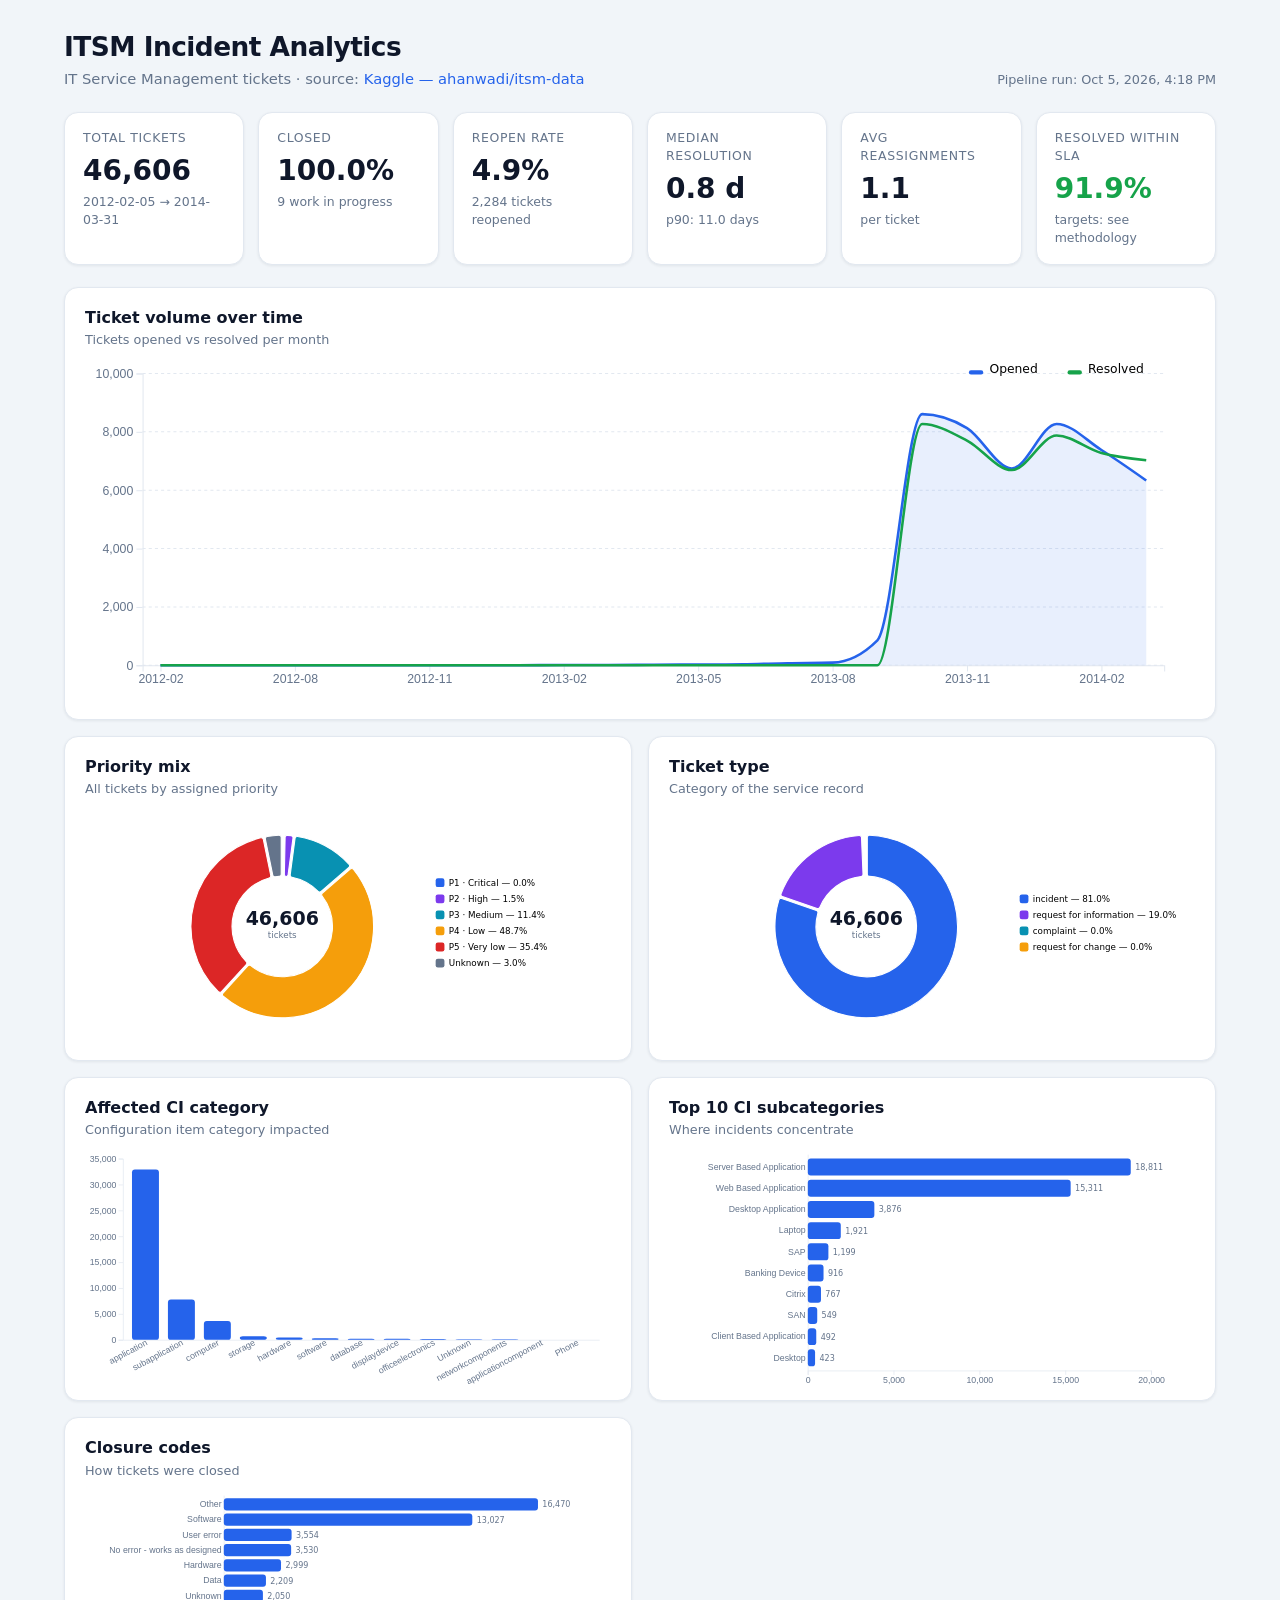
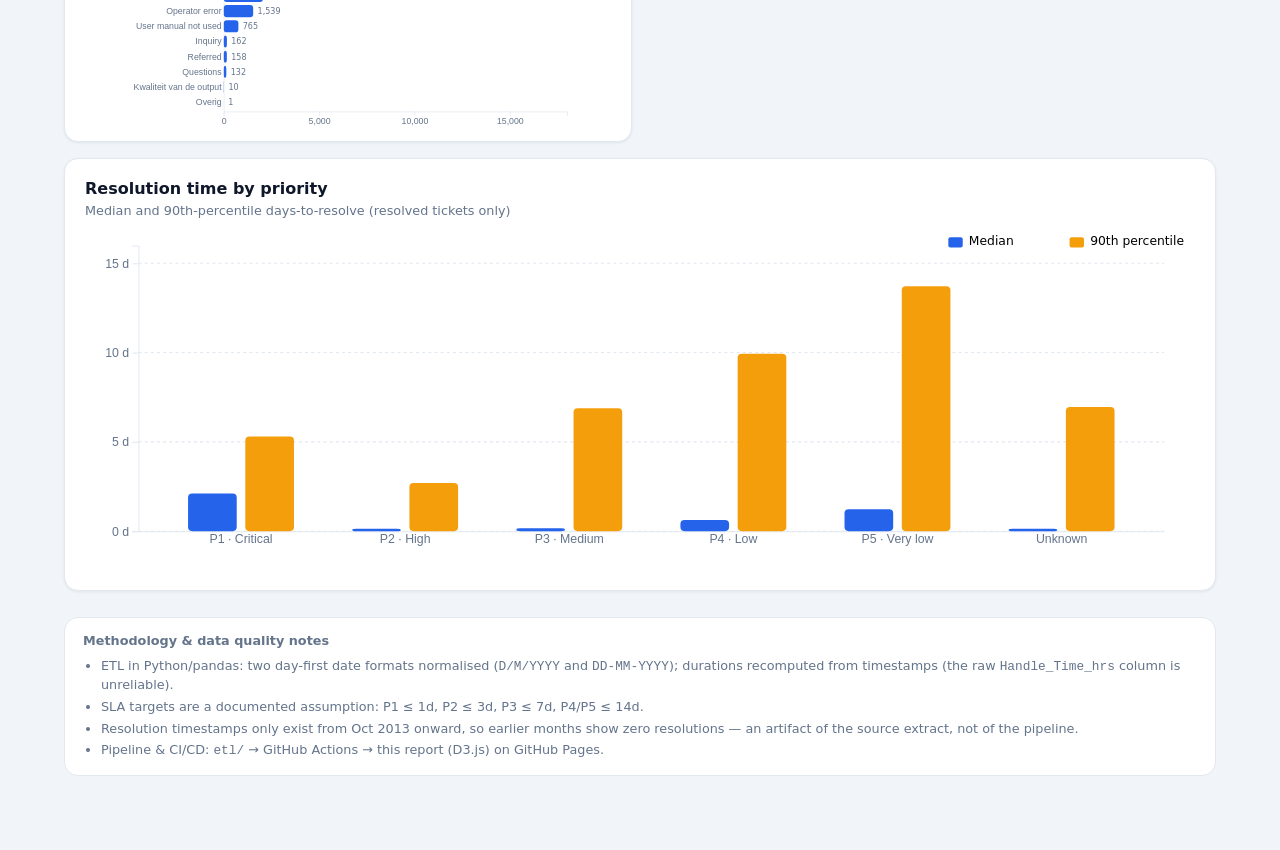
==== report/index.html @ adb9130b "Add ITSM BI stack: pandas ETL, D3.js report, CI/CD deploy to Pages - etl/: extract (Kaggle-aware) ->" ====
<!DOCTYPE html>
<html lang="en">
<head>
<meta charset="UTF-8">
<meta name="viewport" content="width=device-width, initial-scale=1.0">
<title>ITSM Incident Analytics — BI Report</title>
<link rel="stylesheet" href="style.css">
</head>
<body>
<div class="wrap">

  <header class="report-header">
    <div>
      <h1>ITSM Incident Analytics</h1>
      <p class="subtitle">
        IT Service Management tickets · source:
        <a href="https://www.kaggle.com/datasets/ahanwadi/itsm-data" target="_blank" rel="noopener">Kaggle — ahanwadi/itsm-data</a>
      </p>
    </div>
    <span id="generated-at"></span>
  </header>

  <div id="loading">Loading data…</div>
  <div id="error-banner"></div>

  <!-- KPI strip -->
  <section class="kpis" id="kpis"></section>

  <!-- Charts -->
  <section class="grid">
    <div class="card span-12">
      <h3>Ticket volume over time</h3>
      <p class="description">Tickets opened vs resolved per month</p>
      <div id="chart-monthly"></div>
    </div>

    <div class="card">
      <h3>Priority mix</h3>
      <p class="description">All tickets by assigned priority</p>
      <div id="chart-priority"></div>
    </div>

    <div class="card">
      <h3>Ticket type</h3>
      <p class="description">Category of the service record</p>
      <div id="chart-category"></div>
    </div>

    <div class="card">
      <h3>Affected CI category</h3>
      <p class="description">Configuration item category impacted</p>
      <div id="chart-ci-cat"></div>
    </div>

    <div class="card">
      <h3>Top 10 CI subcategories</h3>
      <p class="description">Where incidents concentrate</p>
      <div id="chart-ci-subcat"></div>
    </div>

    <div class="card">
      <h3>Closure codes</h3>
      <p class="description">How tickets were closed</p>
      <div id="chart-closure"></div>
    </div>

    <div class="card span-12">
      <h3>Resolution time by priority</h3>
      <p class="description">Median and 90th-percentile days-to-resolve (resolved tickets only)</p>
      <div id="chart-resolution"></div>
    </div>
  </section>

  <footer class="notes">
    <strong>Methodology & data quality notes</strong>
    <ul>
      <li>ETL in Python/pandas: two day-first date formats normalised (<code>D/M/YYYY</code> and <code>DD-MM-YYYY</code>); durations recomputed from timestamps (the raw <code>Handle_Time_hrs</code> column is unreliable).</li>
      <li>SLA targets are a documented assumption: P1 ≤ 1d, P2 ≤ 3d, P3 ≤ 7d, P4/P5 ≤ 14d.</li>
      <li>Resolution timestamps only exist from Oct 2013 onward, so earlier months show zero resolutions — an artifact of the source extract, not of the pipeline.</li>
      <li>Pipeline & CI/CD: <code>etl/</code> → GitHub Actions → this report (D3.js) on GitHub Pages.</li>
    </ul>
  </footer>

</div>

<div class="tooltip" id="tooltip"></div>

<script src="vendor/d3.v7.min.js"></script>
<script src="charts.js"></script>
</body>
</html>
---- report/style.css ----
/* ===== ITSM BI report ===== */
:root {
  --bg: #f1f5f9;
  --card: #ffffff;
  --border: #e2e8f0;
  --text: #0f172a;
  --muted: #64748b;
  --accent: #2563eb;
  --accent-soft: #dbeafe;
  --good: #16a34a;
  --warn: #d97706;
  --bad: #dc2626;
  --radius: 14px;
  --shadow: 0 1px 3px rgba(15, 23, 42, .07);
}

* { margin: 0; padding: 0; box-sizing: border-box; }

body {
  font-family: system-ui, -apple-system, "Segoe UI", Roboto, Helvetica, Arial, sans-serif;
  background: var(--bg);
  color: var(--text);
  line-height: 1.45;
}

.wrap { max-width: 1200px; margin: 0 auto; padding: 28px 24px 60px; }

/* ===== Header ===== */
header.report-header {
  display: flex; flex-wrap: wrap; gap: 12px;
  align-items: flex-end; justify-content: space-between;
  margin-bottom: 22px;
}
header.report-header h1 { font-size: 1.65rem; letter-spacing: -0.02em; }
header.report-header .subtitle { color: var(--muted); font-size: .92rem; margin-top: 2px; }
header.report-header .subtitle a { color: var(--accent); text-decoration: none; }
header.report-header .subtitle a:hover { text-decoration: underline; }
#generated-at { font-size: .8rem; color: var(--muted); }

/* ===== KPI strip ===== */
.kpis {
  display: grid;
  grid-template-columns: repeat(auto-fit, minmax(170px, 1fr));
  gap: 14px;
  margin-bottom: 22px;
}
.kpi {
  background: var(--card);
  border: 1px solid var(--border);
  border-radius: var(--radius);
  box-shadow: var(--shadow);
  padding: 16px 18px;
}
.kpi .label { font-size: .78rem; text-transform: uppercase; letter-spacing: .05em; color: var(--muted); }
.kpi .value { font-size: 1.75rem; font-weight: 700; margin-top: 4px; font-variant-numeric: tabular-nums; }
.kpi .note { font-size: .78rem; color: var(--muted); margin-top: 2px; }
.kpi .value.good { color: var(--good); }
.kpi .value.warn { color: var(--warn); }

/* ===== Chart grid ===== */
.grid {
  display: grid;
  grid-template-columns: repeat(12, 1fr);
  gap: 16px;
}
.card {
  background: var(--card);
  border: 1px solid var(--border);
  border-radius: var(--radius);
  box-shadow: var(--shadow);
  padding: 18px 20px 12px;
  grid-column: span 6;
}
.card.span-12 { grid-column: span 12; }
.card h3 { font-size: 1rem; font-weight: 600; }
.card .description { font-size: .8rem; color: var(--muted); margin: 2px 0 8px; }
.card svg { width: 100%; height: auto; display: block; }

@media (max-width: 820px) {
  .card { grid-column: span 12; }
}

/* ===== D3 shared ===== */
.axis { font-size: 12px; color: var(--muted); }
.axis line, .axis path { stroke: var(--border); }
.grid-lines line { stroke: var(--border); stroke-dasharray: 3 3; }
.tooltip {
  position: absolute;
  pointer-events: none;
  background: rgba(15, 23, 42, .92);
  color: #f8fafc;
  font-size: .8rem;
  padding: 8px 11px;
  border-radius: 8px;
  opacity: 0;
  transition: opacity .12s;
  white-space: nowrap;
  z-index: 30;
}
.legend { font-size: 12px; color: var(--muted); }
.legend circle, .legend rect { margin-right: 6px; }

/* ===== Footer / methodology ===== */
footer.notes {
  margin-top: 26px;
  font-size: .8rem;
  color: var(--muted);
  background: var(--card);
  border: 1px solid var(--border);
  border-radius: var(--radius);
  padding: 14px 18px;
}
footer.notes ul { margin: 6px 0 0 18px; display: grid; gap: 3px; }
footer.notes a { color: var(--accent); }

#loading, #error-banner {
  padding: 14px 18px;
  border-radius: var(--radius);
  margin-bottom: 20px;
  font-size: .9rem;
}
#loading { background: var(--accent-soft); color: var(--accent); }
#error-banner { display: none; background: #fee2e2; color: var(--bad); border: 1px solid #fecaca; }
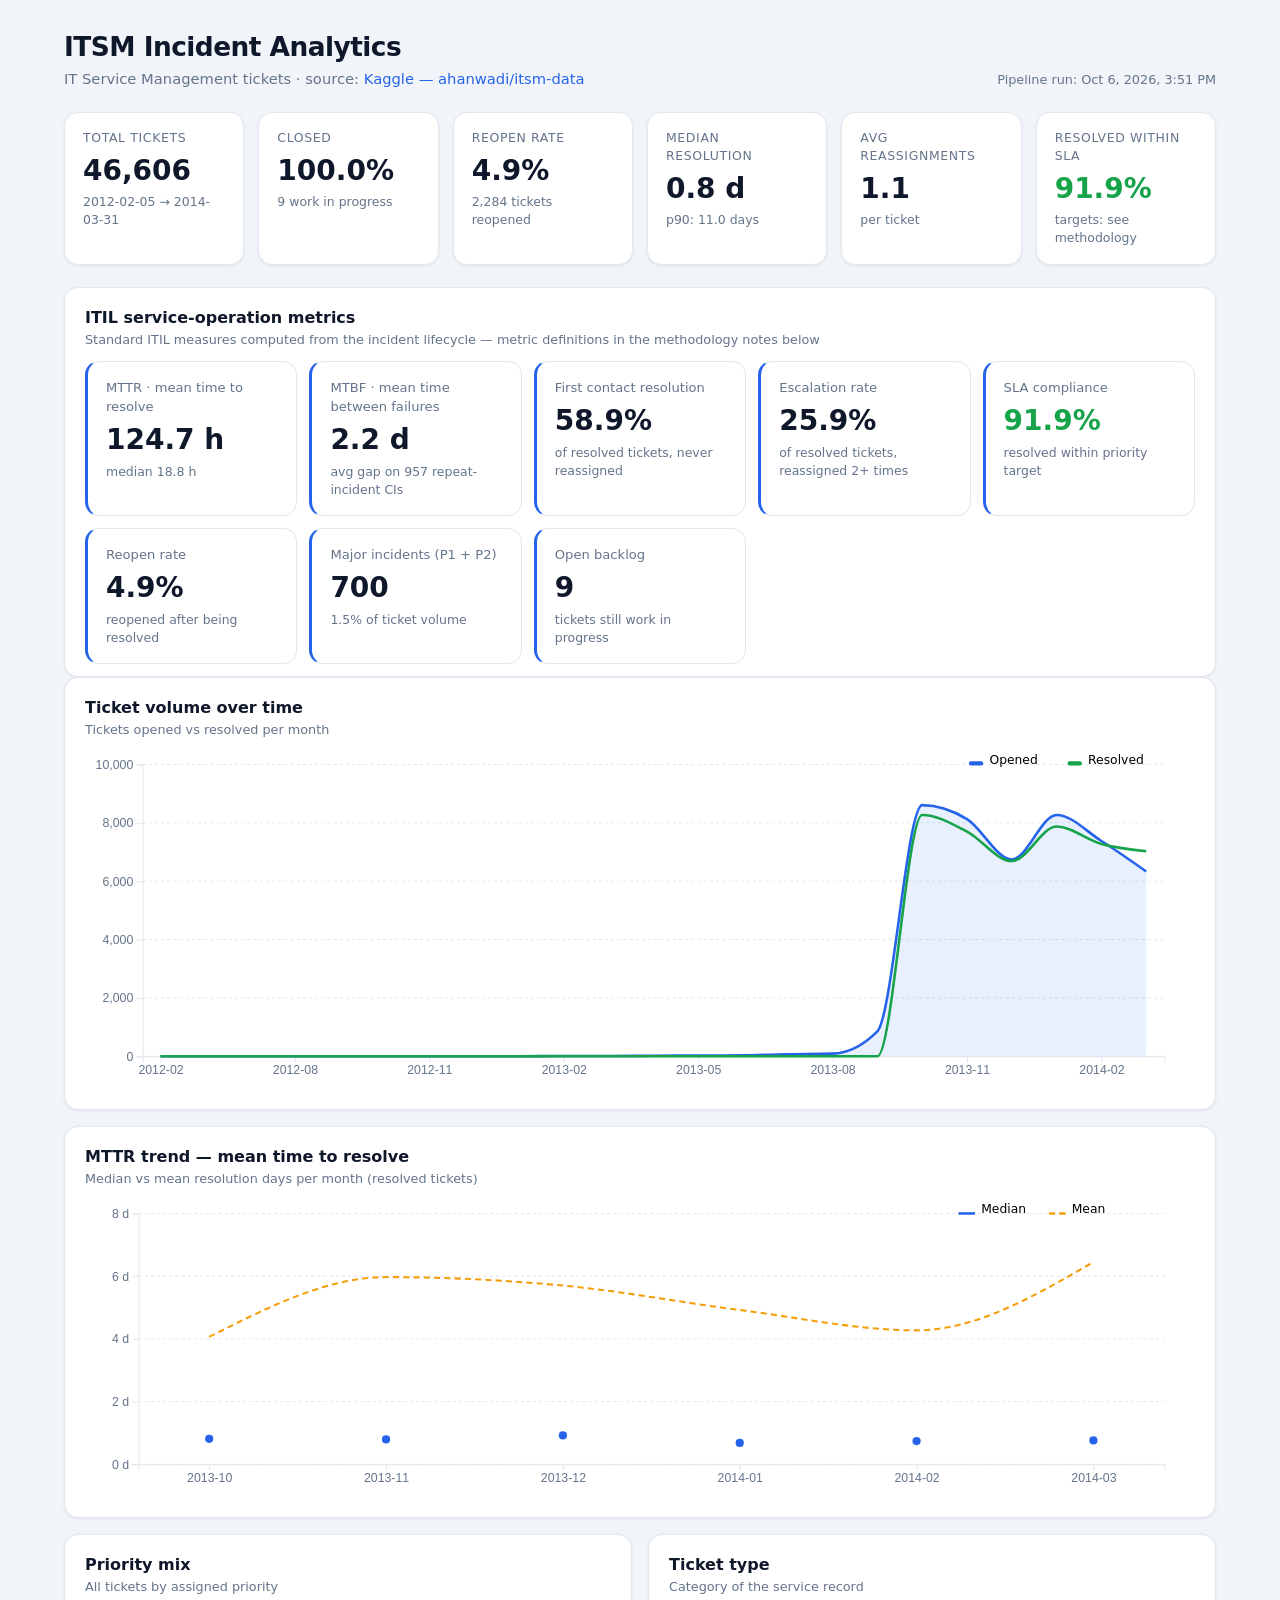
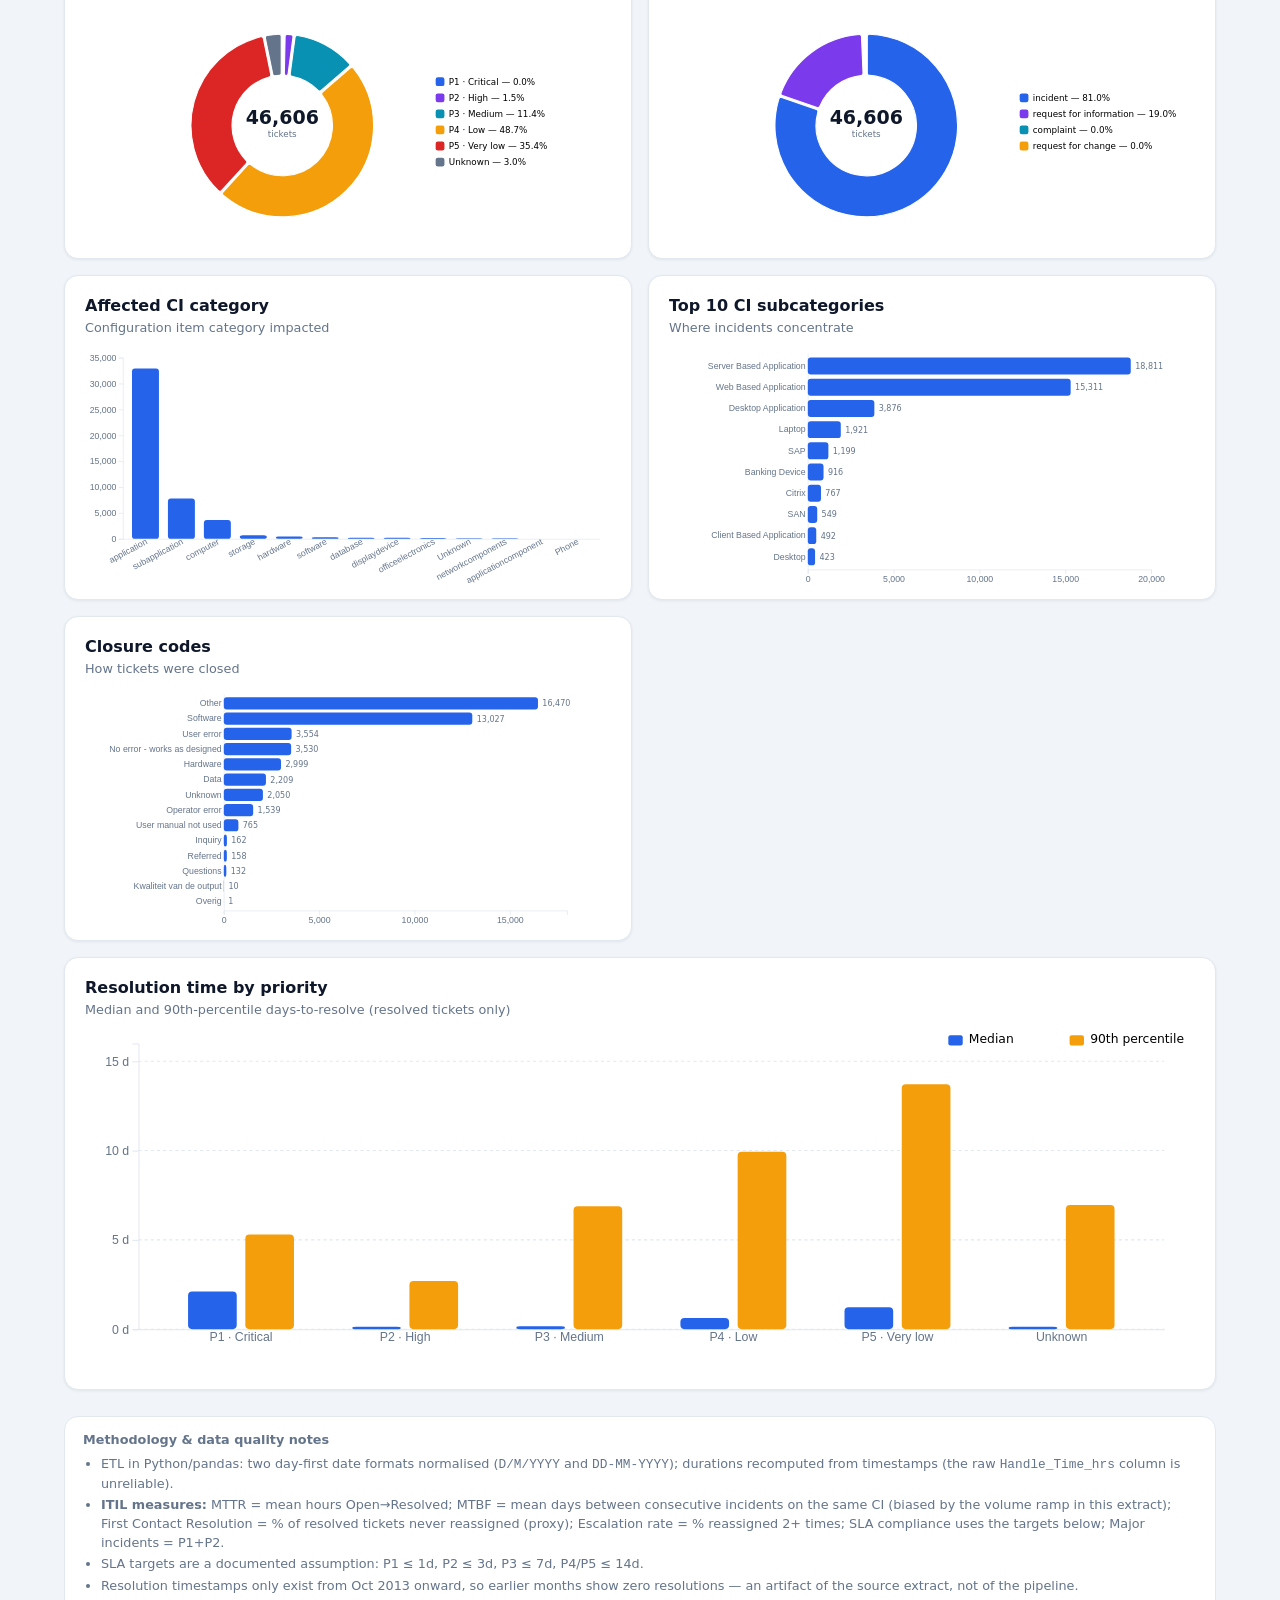
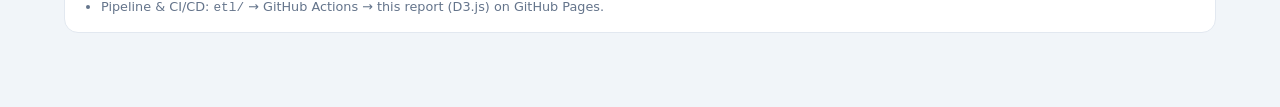
==== commit e394db9e: "Add ITIL service-operation metrics to ETL and report - ETL: MTTR, MTBF, FCR proxy, escalation rate, " ====
--- a/report/index.html
+++ b/report/index.html
@@ -26,12 +26,25 @@
   <!-- KPI strip -->
   <section class="kpis" id="kpis"></section>
 
+  <!-- ITIL service-operation metrics -->
+  <section class="card span-12">
+    <h3>ITIL service-operation metrics</h3>
+    <p class="description">Standard ITIL measures computed from the incident lifecycle — metric definitions in the methodology notes below</p>
+    <div class="itil-grid" id="itil-cards"></div>
+  </section>
+
   <!-- Charts -->
   <section class="grid">
     <div class="card span-12">
       <h3>Ticket volume over time</h3>
       <p class="description">Tickets opened vs resolved per month</p>
       <div id="chart-monthly"></div>
+    </div>
+
+    <div class="card span-12">
+      <h3>MTTR trend — mean time to resolve</h3>
+      <p class="description">Median vs mean resolution days per month (resolved tickets)</p>
+      <div id="chart-mttr-trend"></div>
     </div>
 
     <div class="card">
@@ -75,6 +88,7 @@
     <strong>Methodology & data quality notes</strong>
     <ul>
       <li>ETL in Python/pandas: two day-first date formats normalised (<code>D/M/YYYY</code> and <code>DD-MM-YYYY</code>); durations recomputed from timestamps (the raw <code>Handle_Time_hrs</code> column is unreliable).</li>
+      <li><strong>ITIL measures:</strong> MTTR = mean hours Open→Resolved; MTBF = mean days between consecutive incidents on the same CI (biased by the volume ramp in this extract); First Contact Resolution = % of resolved tickets never reassigned (proxy); Escalation rate = % reassigned 2+ times; SLA compliance uses the targets below; Major incidents = P1+P2.</li>
       <li>SLA targets are a documented assumption: P1 ≤ 1d, P2 ≤ 3d, P3 ≤ 7d, P4/P5 ≤ 14d.</li>
       <li>Resolution timestamps only exist from Oct 2013 onward, so earlier months show zero resolutions — an artifact of the source extract, not of the pipeline.</li>
       <li>Pipeline & CI/CD: <code>etl/</code> → GitHub Actions → this report (D3.js) on GitHub Pages.</li>
--- a/report/style.css
+++ b/report/style.css
@@ -56,6 +56,16 @@
 .kpi .note { font-size: .78rem; color: var(--muted); margin-top: 2px; }
 .kpi .value.good { color: var(--good); }
 .kpi .value.warn { color: var(--warn); }
+
+/* ===== ITIL metric cards ===== */
+.itil-grid {
+  display: grid;
+  grid-template-columns: repeat(auto-fit, minmax(200px, 1fr));
+  gap: 12px;
+  margin-top: 12px;
+}
+.itil-grid .kpi { border-left: 3px solid var(--accent); box-shadow: none; }
+.itil-grid .kpi .label { text-transform: none; letter-spacing: 0; font-size: .82rem; }
 
 /* ===== Chart grid ===== */
 .grid {
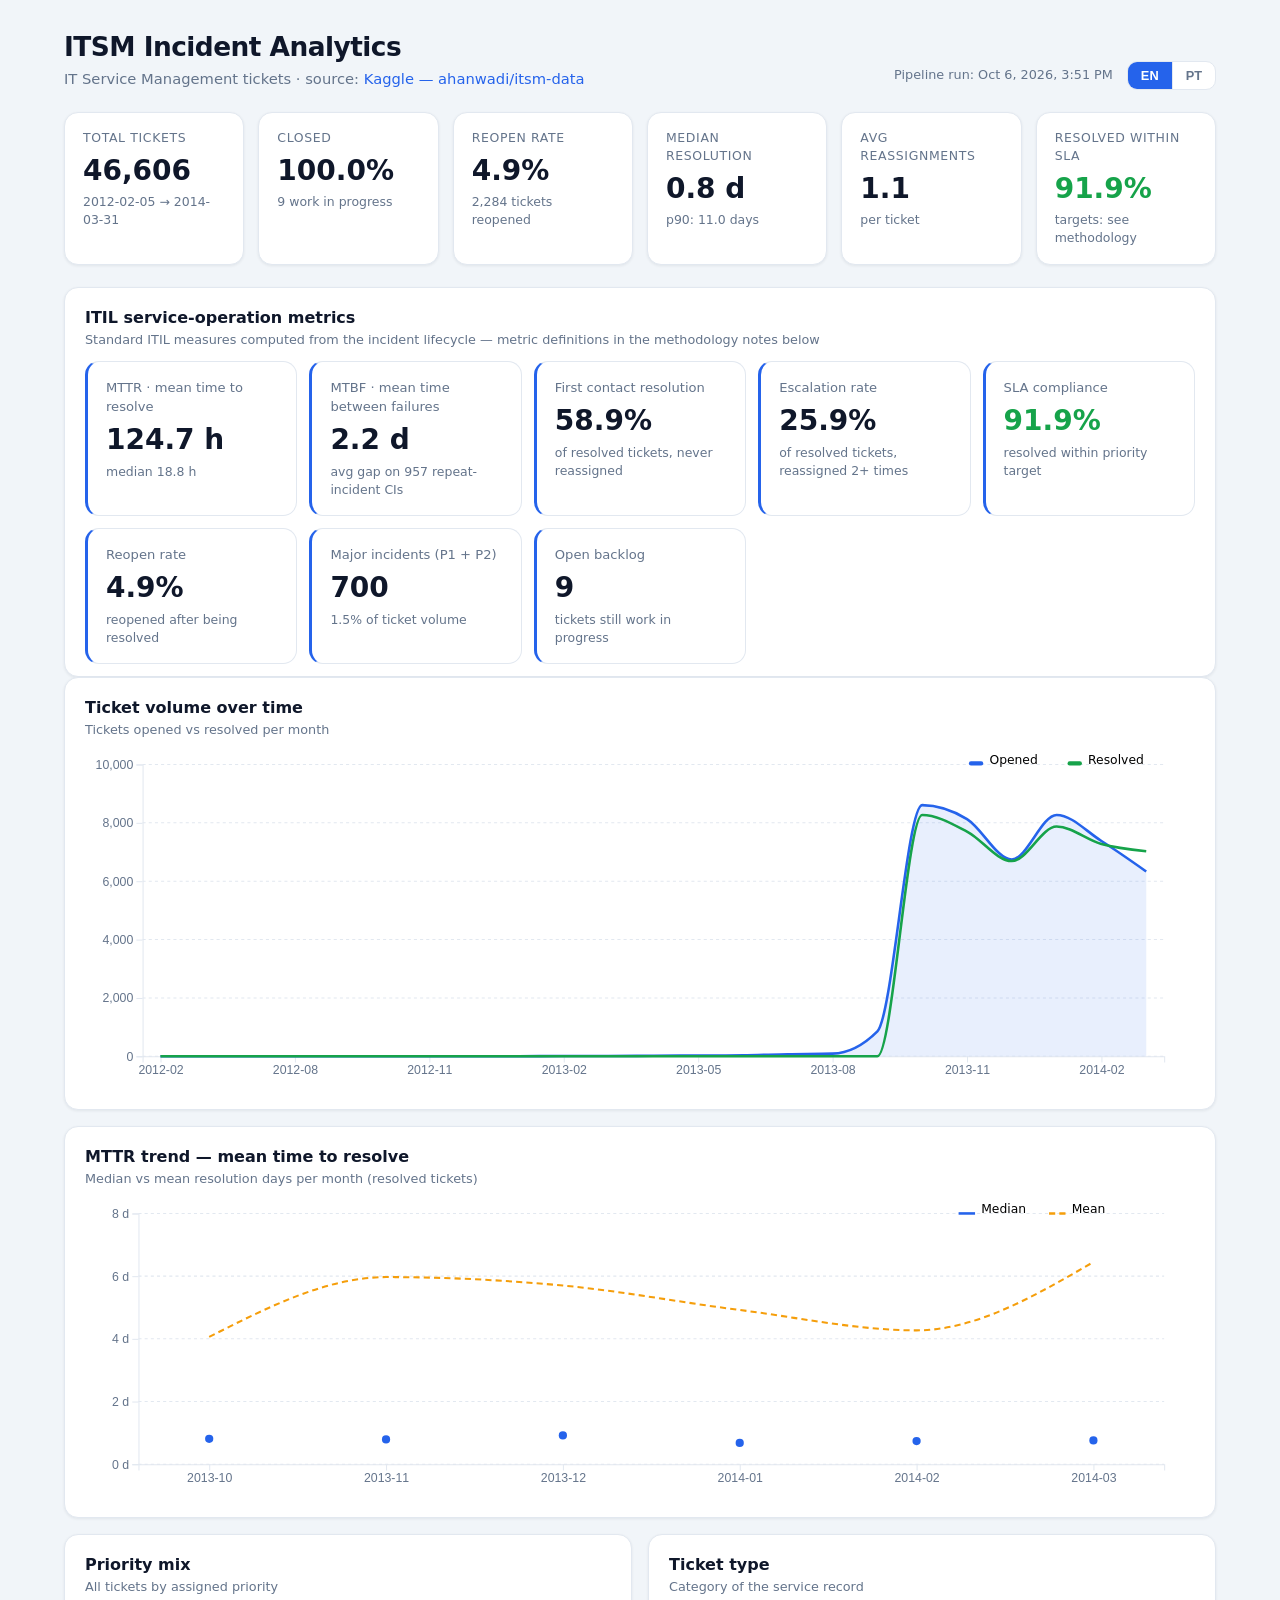
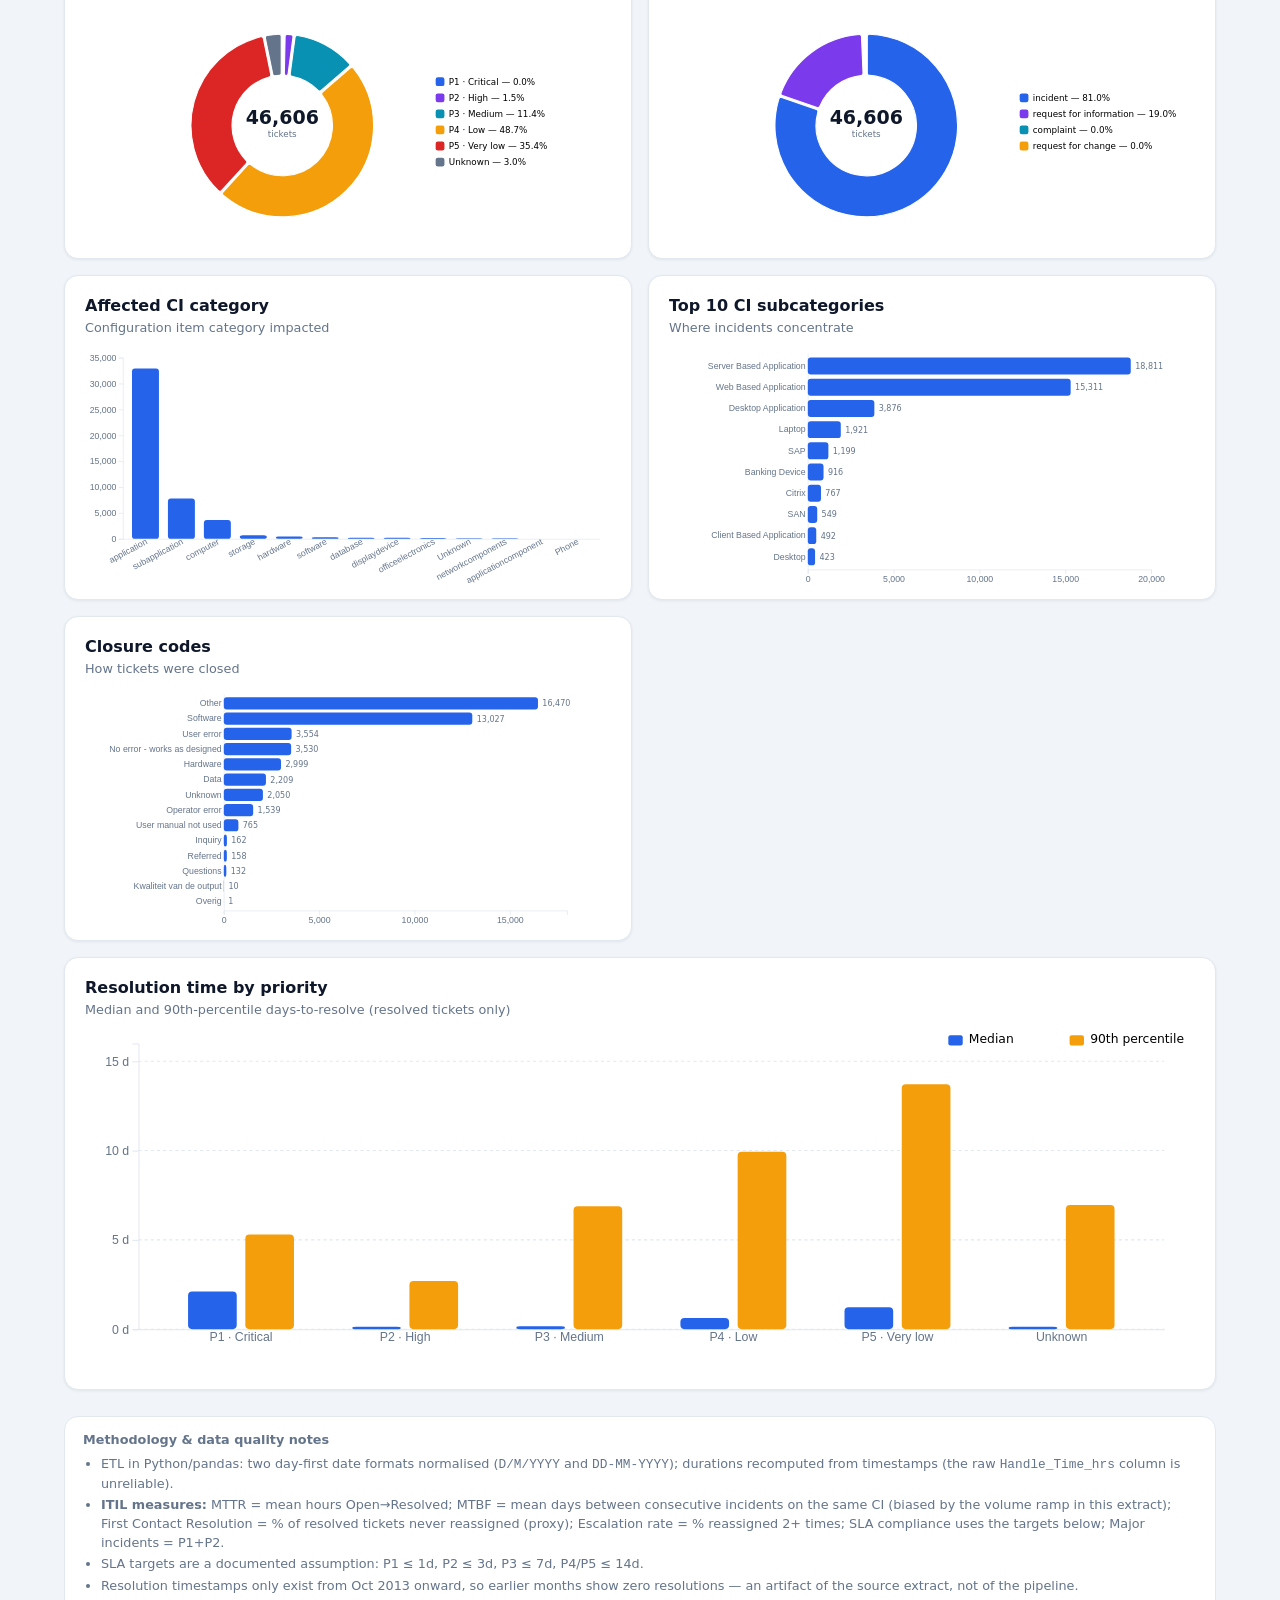
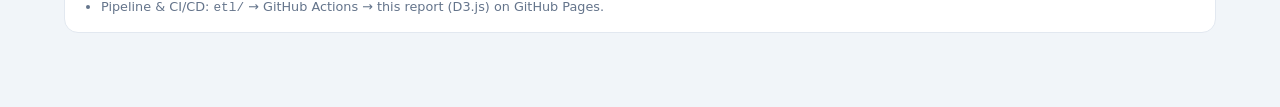
==== commit 8f5e7629: "Add EN/PT-BR language switch to the report - report/i18n.js: full translation dictionary (EN + PT-BR" ====
--- a/report/index.html
+++ b/report/index.html
@@ -3,7 +3,7 @@
 <head>
 <meta charset="UTF-8">
 <meta name="viewport" content="width=device-width, initial-scale=1.0">
-<title>ITSM Incident Analytics — BI Report</title>
+<title data-i18n="html.title">ITSM Incident Analytics — BI Report</title>
 <link rel="stylesheet" href="style.css">
 </head>
 <body>
@@ -11,16 +11,22 @@
 
   <header class="report-header">
     <div>
-      <h1>ITSM Incident Analytics</h1>
+      <h1 data-i18n="header.h1">ITSM Incident Analytics</h1>
       <p class="subtitle">
-        IT Service Management tickets · source:
+        <span data-i18n="header.subtitle">IT Service Management tickets · source:</span>
         <a href="https://www.kaggle.com/datasets/ahanwadi/itsm-data" target="_blank" rel="noopener">Kaggle — ahanwadi/itsm-data</a>
       </p>
     </div>
-    <span id="generated-at"></span>
+    <div class="header-right">
+      <span id="generated-at"></span>
+      <div class="lang-switch" id="lang-switch" role="group" aria-label="Language / Idioma">
+        <button type="button" data-lang="en" class="active">EN</button>
+        <button type="button" data-lang="pt">PT</button>
+      </div>
+    </div>
   </header>
 
-  <div id="loading">Loading data…</div>
+  <div id="loading" data-i18n="ui.loading">Loading data…</div>
   <div id="error-banner"></div>
 
   <!-- KPI strip -->
@@ -28,70 +34,70 @@
 
   <!-- ITIL service-operation metrics -->
   <section class="card span-12">
-    <h3>ITIL service-operation metrics</h3>
-    <p class="description">Standard ITIL measures computed from the incident lifecycle — metric definitions in the methodology notes below</p>
+    <h3 data-i18n="charts.itil.title">ITIL service-operation metrics</h3>
+    <p class="description" data-i18n="charts.itil.description">Standard ITIL measures computed from the incident lifecycle — metric definitions in the methodology notes below</p>
     <div class="itil-grid" id="itil-cards"></div>
   </section>
 
   <!-- Charts -->
   <section class="grid">
     <div class="card span-12">
-      <h3>Ticket volume over time</h3>
-      <p class="description">Tickets opened vs resolved per month</p>
+      <h3 data-i18n="charts.volume.title">Ticket volume over time</h3>
+      <p class="description" data-i18n="charts.volume.description">Tickets opened vs resolved per month</p>
       <div id="chart-monthly"></div>
     </div>
 
     <div class="card span-12">
-      <h3>MTTR trend — mean time to resolve</h3>
-      <p class="description">Median vs mean resolution days per month (resolved tickets)</p>
+      <h3 data-i18n="charts.mttr.title">MTTR trend — mean time to resolve</h3>
+      <p class="description" data-i18n="charts.mttr.description">Median vs mean resolution days per month (resolved tickets)</p>
       <div id="chart-mttr-trend"></div>
     </div>
 
     <div class="card">
-      <h3>Priority mix</h3>
-      <p class="description">All tickets by assigned priority</p>
+      <h3 data-i18n="charts.priority.title">Priority mix</h3>
+      <p class="description" data-i18n="charts.priority.description">All tickets by assigned priority</p>
       <div id="chart-priority"></div>
     </div>
 
     <div class="card">
-      <h3>Ticket type</h3>
-      <p class="description">Category of the service record</p>
+      <h3 data-i18n="charts.category.title">Ticket type</h3>
+      <p class="description" data-i18n="charts.category.description">Category of the service record</p>
       <div id="chart-category"></div>
     </div>
 
     <div class="card">
-      <h3>Affected CI category</h3>
-      <p class="description">Configuration item category impacted</p>
+      <h3 data-i18n="charts.ci_cat.title">Affected CI category</h3>
+      <p class="description" data-i18n="charts.ci_cat.description">Configuration item category impacted</p>
       <div id="chart-ci-cat"></div>
     </div>
 
     <div class="card">
-      <h3>Top 10 CI subcategories</h3>
-      <p class="description">Where incidents concentrate</p>
+      <h3 data-i18n="charts.subcat.title">Top 10 CI subcategories</h3>
+      <p class="description" data-i18n="charts.subcat.description">Where incidents concentrate</p>
       <div id="chart-ci-subcat"></div>
     </div>
 
     <div class="card">
-      <h3>Closure codes</h3>
-      <p class="description">How tickets were closed</p>
+      <h3 data-i18n="charts.closure.title">Closure codes</h3>
+      <p class="description" data-i18n="charts.closure.description">How tickets were closed</p>
       <div id="chart-closure"></div>
     </div>
 
     <div class="card span-12">
-      <h3>Resolution time by priority</h3>
-      <p class="description">Median and 90th-percentile days-to-resolve (resolved tickets only)</p>
+      <h3 data-i18n="charts.resolution.title">Resolution time by priority</h3>
+      <p class="description" data-i18n="charts.resolution.description">Median and 90th-percentile days-to-resolve (resolved tickets only)</p>
       <div id="chart-resolution"></div>
     </div>
   </section>
 
   <footer class="notes">
-    <strong>Methodology & data quality notes</strong>
+    <strong data-i18n="footer.heading">Methodology & data quality notes</strong>
     <ul>
-      <li>ETL in Python/pandas: two day-first date formats normalised (<code>D/M/YYYY</code> and <code>DD-MM-YYYY</code>); durations recomputed from timestamps (the raw <code>Handle_Time_hrs</code> column is unreliable).</li>
-      <li><strong>ITIL measures:</strong> MTTR = mean hours Open→Resolved; MTBF = mean days between consecutive incidents on the same CI (biased by the volume ramp in this extract); First Contact Resolution = % of resolved tickets never reassigned (proxy); Escalation rate = % reassigned 2+ times; SLA compliance uses the targets below; Major incidents = P1+P2.</li>
-      <li>SLA targets are a documented assumption: P1 ≤ 1d, P2 ≤ 3d, P3 ≤ 7d, P4/P5 ≤ 14d.</li>
-      <li>Resolution timestamps only exist from Oct 2013 onward, so earlier months show zero resolutions — an artifact of the source extract, not of the pipeline.</li>
-      <li>Pipeline & CI/CD: <code>etl/</code> → GitHub Actions → this report (D3.js) on GitHub Pages.</li>
+      <li data-i18n-html="footer.b1">ETL in Python/pandas: two day-first date formats normalised (<code>D/M/YYYY</code> and <code>DD-MM-YYYY</code>); durations recomputed from timestamps (the raw <code>Handle_Time_hrs</code> column is unreliable).</li>
+      <li data-i18n-html="footer.b2"><strong>ITIL measures:</strong> MTTR = mean hours Open→Resolved; MTBF = mean days between consecutive incidents on the same CI (biased by the volume ramp in this extract); First Contact Resolution = % of resolved tickets never reassigned (proxy); Escalation rate = % reassigned 2+ times; SLA compliance uses the targets below; Major incidents = P1+P2.</li>
+      <li data-i18n-html="footer.b3">SLA targets are a documented assumption: P1 ≤ 1d, P2 ≤ 3d, P3 ≤ 7d, P4/P5 ≤ 14d.</li>
+      <li data-i18n-html="footer.b4">Resolution timestamps only exist from Oct 2013 onward, so earlier months show zero resolutions — an artifact of the source extract, not of the pipeline.</li>
+      <li data-i18n-html="footer.b5">Pipeline & CI/CD: <code>etl/</code> → GitHub Actions → this report (D3.js) on GitHub Pages.</li>
     </ul>
   </footer>
 
@@ -100,6 +106,7 @@
 <div class="tooltip" id="tooltip"></div>
 
 <script src="vendor/d3.v7.min.js"></script>
+<script src="i18n.js"></script>
 <script src="charts.js"></script>
 </body>
 </html>
--- a/report/style.css
+++ b/report/style.css
@@ -35,7 +35,31 @@
 header.report-header .subtitle { color: var(--muted); font-size: .92rem; margin-top: 2px; }
 header.report-header .subtitle a { color: var(--accent); text-decoration: none; }
 header.report-header .subtitle a:hover { text-decoration: underline; }
+
+.header-right { display: flex; align-items: center; gap: 14px; }
 #generated-at { font-size: .8rem; color: var(--muted); }
+
+/* Language switch */
+.lang-switch {
+  display: flex;
+  border: 1px solid var(--border);
+  border-radius: 10px;
+  overflow: hidden;
+  background: var(--card);
+  flex-shrink: 0;
+}
+.lang-switch button {
+  border: 0;
+  background: transparent;
+  padding: 6px 13px;
+  font-size: .8rem;
+  font-weight: 600;
+  color: var(--muted);
+  cursor: pointer;
+}
+.lang-switch button + button { border-left: 1px solid var(--border); }
+.lang-switch button.active { background: var(--accent); color: #fff; }
+.lang-switch button:not(.active):hover { color: var(--text); }
 
 /* ===== KPI strip ===== */
 .kpis {
